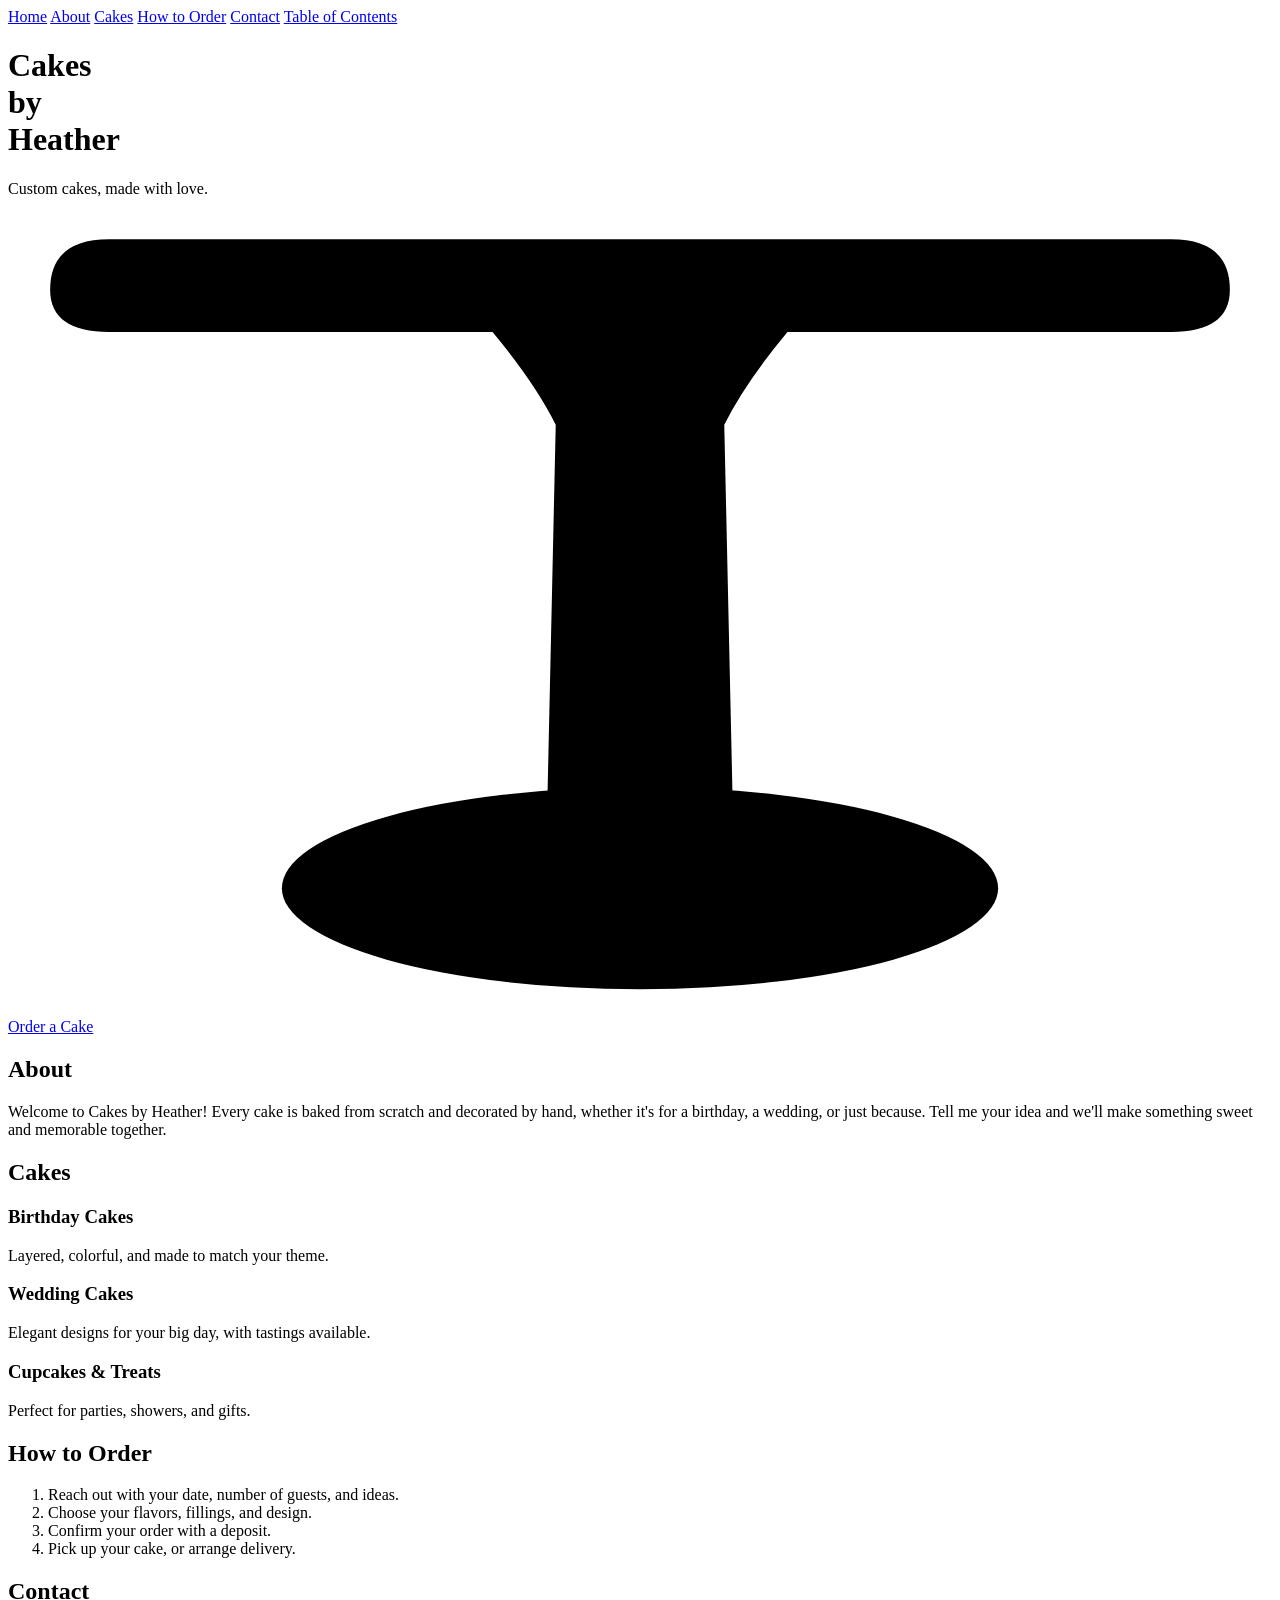
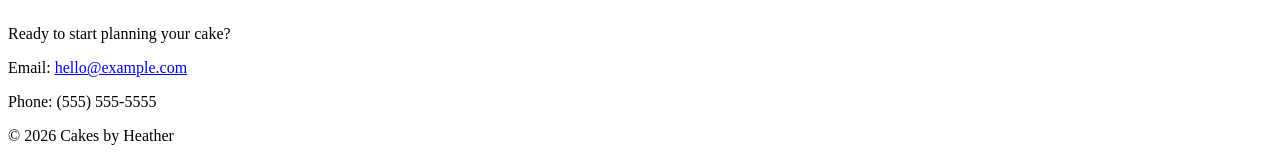
==== index.html @ 7a1541b0 "Create index.html for Cakes by Heather website This HTML file serves as the main structure for the C" ====
<!DOCTYPE html>
<html lang="en">
<head>
  <meta charset="UTF-8">
  <meta name="viewport" content="width=device-width, initial-scale=1.0">
  <title>Cakes by Heather</title>
  <meta name="description" content="Custom cakes made with love. Cakes by Heather.">
  <link rel="preconnect" href="https://fonts.googleapis.com">
  <link rel="preconnect" href="https://fonts.gstatic.com" crossorigin>
  <link href="https://fonts.googleapis.com/css2?family=Zilla+Slab:wght@400;500&display=swap" rel="stylesheet">
  <link rel="stylesheet" href="styles.css">
</head>
<body>

  <nav class="site-nav">
    <a href="#home">Home</a>
    <a href="#about">About</a>
    <a href="#cakes">Cakes</a>
    <a href="#order">How to Order</a>
    <a href="#contact">Contact</a>
    <a href="toc.html">Table of Contents</a>
  </nav>

  <header class="hero" id="home">
    <h1>Cakes<br>by<br>Heather</h1>
    <p class="tagline">Custom cakes, made with love.</p>

    <!-- Simple cake stand, drawn to match the business card -->
    <svg class="cake-stand" viewBox="0 0 300 190" role="img" aria-label="Pink cake stand">
      <path d="M10 18 Q10 6 24 6 H276 Q290 6 290 18 Q290 28 276 28 H24 Q10 28 10 18 Z"/>
      <path d="M115 28 H185 Q175 40 170 50 L172 140 H128 L130 50 Q125 40 115 28 Z"/>
      <ellipse cx="150" cy="160" rx="85" ry="24"/>
    </svg>

    <a class="button" href="#order">Order a Cake</a>
  </header>

  <section id="about">
    <h2>About</h2>
    <p>Welcome to Cakes by Heather! Every cake is baked from scratch and decorated by hand, whether it's for a birthday, a wedding, or just because. Tell me your idea and we'll make something sweet and memorable together.</p>
  </section>

  <section class="band" id="cakes">
    <div class="inner">
      <h2>Cakes</h2>
      <div class="cards">
        <div class="card">
          <h3>Birthday Cakes</h3>
          <p>Layered, colorful, and made to match your theme.</p>
        </div>
        <div class="card">
          <h3>Wedding Cakes</h3>
          <p>Elegant designs for your big day, with tastings available.</p>
        </div>
        <div class="card">
          <h3>Cupcakes &amp; Treats</h3>
          <p>Perfect for parties, showers, and gifts.</p>
        </div>
      </div>
    </div>
  </section>

  <section id="order">
    <h2>How to Order</h2>
    <ol class="steps">
      <li>Reach out with your date, number of guests, and ideas.</li>
      <li>Choose your flavors, fillings, and design.</li>
      <li>Confirm your order with a deposit.</li>
      <li>Pick up your cake, or arrange delivery.</li>
    </ol>
  </section>

  <section class="band" id="contact">
    <div class="inner contact">
      <h2>Contact</h2>
      <p>Ready to start planning your cake?</p>
      <!-- Replace these placeholders with the contact details you want public -->
      <p>Email: <a href="mailto:hello@example.com">hello@example.com</a></p>
      <p>Phone: (555) 555-5555</p>
    </div>
  </section>

  <footer>
    &copy; 2026 Cakes by Heather
  </footer>

</body>
</html>
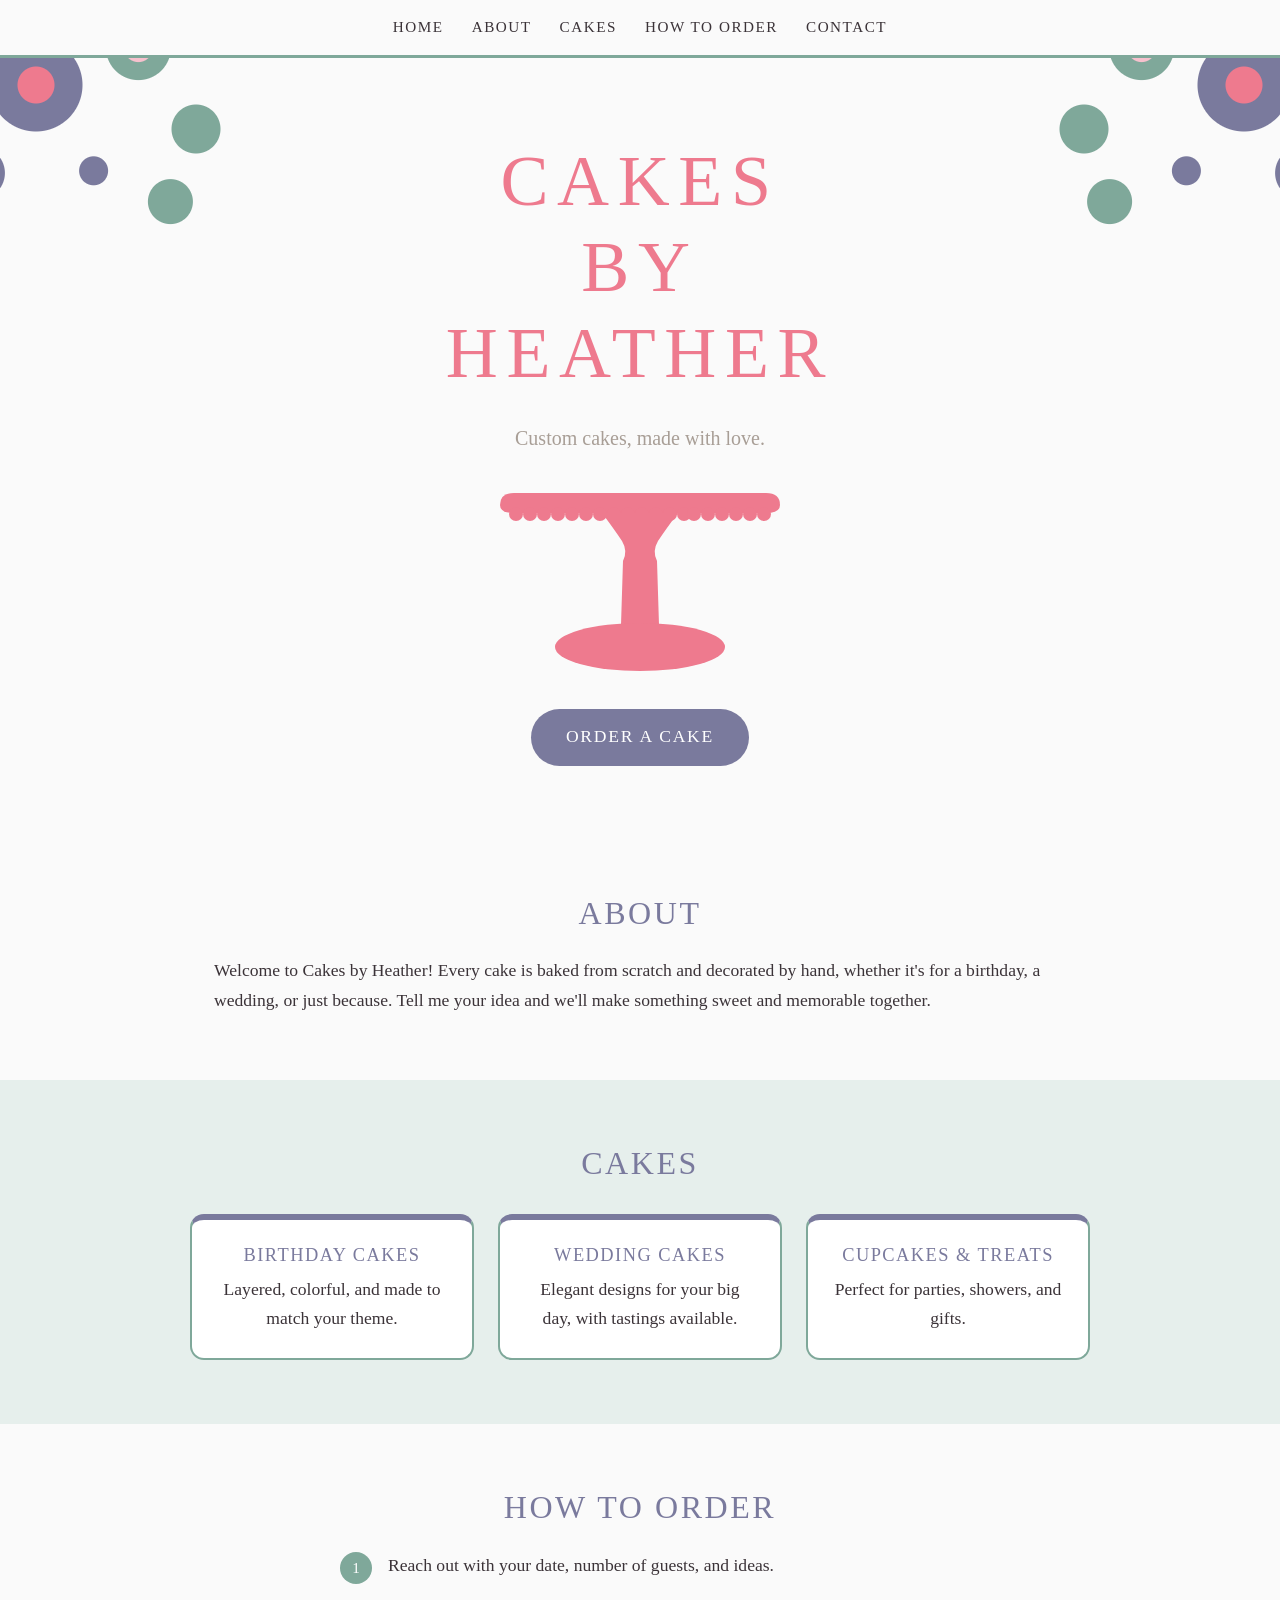
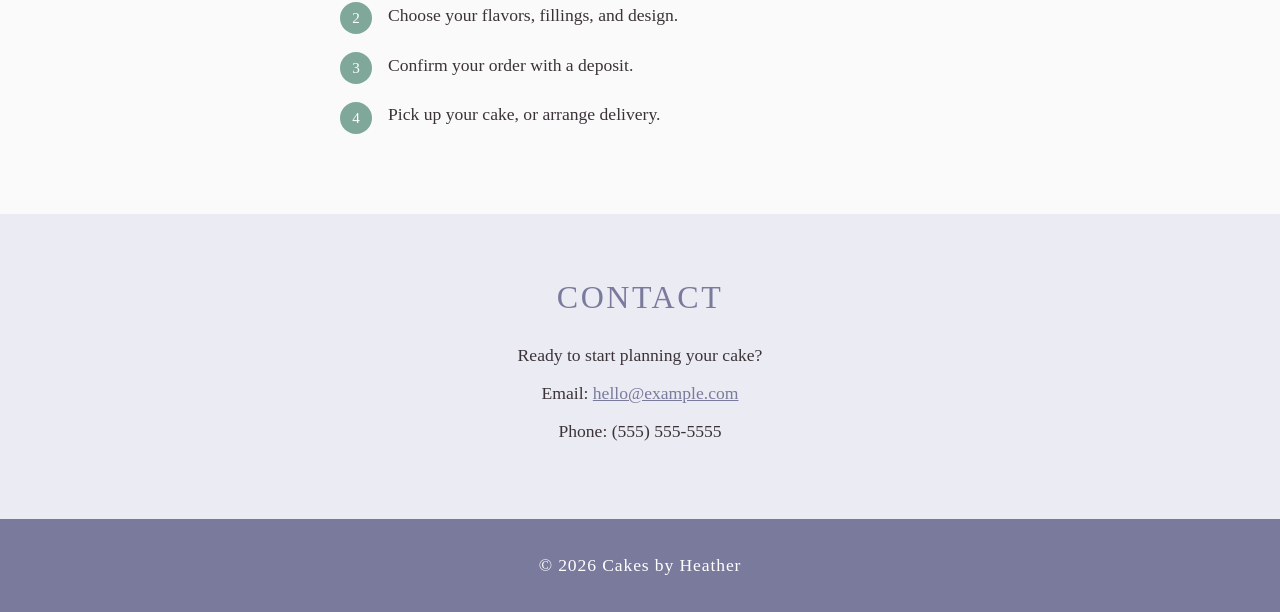
==== commit e2b8406b: "Refactor SVG for cake stand in index.html Updated SVG elements for the cake stand design." ====
--- a/index.html
+++ b/index.html
@@ -18,7 +18,6 @@
     <a href="#cakes">Cakes</a>
     <a href="#order">How to Order</a>
     <a href="#contact">Contact</a>
-    <a href="toc.html">Table of Contents</a>
   </nav>
 
   <header class="hero" id="home">
@@ -27,8 +26,19 @@
 
     <!-- Simple cake stand, drawn to match the business card -->
     <svg class="cake-stand" viewBox="0 0 300 190" role="img" aria-label="Pink cake stand">
-      <path d="M10 18 Q10 6 24 6 H276 Q290 6 290 18 Q290 28 276 28 H24 Q10 28 10 18 Z"/>
-      <path d="M115 28 H185 Q175 40 170 50 L172 140 H128 L130 50 Q125 40 115 28 Z"/>
+      <!-- plate with scalloped edge -->
+      <path d="M10 18 Q10 6 24 6 H276 Q290 6 290 18 Q290 26 276 26 H24 Q10 26 10 18 Z"/>
+      <g>
+        <circle cx="26" cy="27" r="7"/><circle cx="40" cy="27" r="7"/><circle cx="54" cy="27" r="7"/>
+        <circle cx="68" cy="27" r="7"/><circle cx="82" cy="27" r="7"/><circle cx="96" cy="27" r="7"/>
+        <circle cx="110" cy="27" r="7"/><circle cx="124" cy="27" r="7"/><circle cx="138" cy="27" r="7"/>
+        <circle cx="152" cy="27" r="7"/><circle cx="166" cy="27" r="7"/><circle cx="180" cy="27" r="7"/>
+        <circle cx="194" cy="27" r="7"/><circle cx="204" cy="27" r="7"/><circle cx="218" cy="27" r="7"/><circle cx="232" cy="27" r="7"/>
+        <circle cx="246" cy="27" r="7"/><circle cx="260" cy="27" r="7"/><circle cx="274" cy="27" r="7"/>
+      </g>
+      <!-- stem with a gentle bulge -->
+      <path d="M112 26 H188 Q176 42 168 54 Q162 64 167 74 L169 138 Q150 146 131 138 L133 74 Q138 64 132 54 Q124 42 112 26 Z"/>
+      <!-- base -->
       <ellipse cx="150" cy="160" rx="85" ry="24"/>
     </svg>
 
--- a/styles.css
+++ b/styles.css
@@ -0,0 +1,230 @@
+/* Cakes by Heather - shared styles
+   Palette pulled from the business card */
+:root {
+  --coral: #ee7a8e;
+  --coral-dark: #e0607a;
+  --blush: #f6c1cd;
+  --blush-light: #fdeef1;
+  --sage: #7fa89a;
+  --slate: #7a7a9d;
+  --taupe: #a89e96;
+  --ink: #3b3338;
+  --sage-light: #e6efec;
+  --slate-light: #ebebf3;
+  --paper: #fafafa;
+}
+
+* { box-sizing: border-box; margin: 0; padding: 0; }
+
+html { scroll-behavior: smooth; }
+
+body {
+  font-family: "Zilla Slab", Georgia, serif;
+  background: var(--paper);
+  color: var(--ink);
+  line-height: 1.7;
+  font-size: 1.1rem;
+}
+
+h1, h2, h3 {
+  font-weight: 500;
+  text-transform: uppercase;
+  letter-spacing: 0.08em;
+  color: var(--coral);
+  line-height: 1.2;
+}
+
+h2 { color: var(--slate); }
+
+a { color: var(--slate); }
+
+/* ---------- Navigation ---------- */
+.site-nav {
+  position: sticky;
+  top: 0;
+  z-index: 10;
+  background: rgba(250, 250, 250, 0.95);
+  border-bottom: 3px solid var(--sage);
+  display: flex;
+  flex-wrap: wrap;
+  justify-content: center;
+  gap: 0.5rem 1.75rem;
+  padding: 0.9rem 1rem;
+}
+
+.site-nav a {
+  text-decoration: none;
+  text-transform: uppercase;
+  letter-spacing: 0.1em;
+  font-size: 0.95rem;
+  color: var(--ink);
+}
+
+.site-nav a:hover { color: var(--slate); }
+
+/* ---------- Hero ---------- */
+.hero {
+  position: relative;
+  text-align: center;
+  padding: 5rem 1.5rem 4rem;
+  overflow: hidden;
+  background: var(--paper);
+}
+
+/* Flower-style decorations in the corners */
+.hero::before,
+.hero::after {
+  content: "";
+  position: absolute;
+  width: 320px;
+  height: 220px;
+  pointer-events: none;
+  background:
+    radial-gradient(circle at 30% 35%, var(--coral) 0 18px, transparent 19px),
+    radial-gradient(circle at 30% 35%, var(--slate) 0 46px, transparent 47px),
+    radial-gradient(circle at 62% 18%, var(--blush) 0 14px, transparent 15px),
+    radial-gradient(circle at 62% 18%, var(--sage) 0 32px, transparent 33px),
+    radial-gradient(circle at 12% 75%, var(--slate) 0 26px, transparent 27px),
+    radial-gradient(circle at 80% 55%, var(--sage) 0 24px, transparent 25px),
+    radial-gradient(circle at 48% 74%, var(--slate) 0 14px, transparent 15px),
+    radial-gradient(circle at 72% 88%, var(--sage) 0 22px, transparent 23px);
+}
+
+.hero::before { top: -50px; left: -60px; }
+.hero::after  { top: -50px; right: -60px; transform: scaleX(-1); }
+
+.hero h1 {
+  position: relative;
+  font-size: clamp(2.6rem, 8vw, 4.5rem);
+  letter-spacing: 0.12em;
+  margin-bottom: 1.5rem;
+}
+
+.hero .tagline {
+  position: relative;
+  font-size: 1.25rem;
+  color: var(--taupe);
+  margin-bottom: 2rem;
+}
+
+.cake-stand {
+  display: block;
+  width: min(300px, 70%);
+  margin: 0 auto 2rem;
+  fill: var(--coral);
+}
+
+.button {
+  display: inline-block;
+  background: var(--slate);
+  color: #fff;
+  text-decoration: none;
+  text-transform: uppercase;
+  letter-spacing: 0.1em;
+  padding: 0.85rem 2.2rem;
+  border-radius: 999px;
+  transition: background 0.2s;
+}
+
+.button:hover { background: var(--sage); }
+
+/* ---------- Sections ---------- */
+section {
+  max-width: 900px;
+  margin: 0 auto;
+  padding: 4rem 1.5rem;
+}
+
+section h2 {
+  font-size: 2rem;
+  text-align: center;
+  margin-bottom: 1.5rem;
+}
+
+.band { background: var(--sage-light); max-width: none; }
+.band + section + .band { background: var(--slate-light); }
+.band > .inner { max-width: 900px; margin: 0 auto; }
+
+.cards {
+  display: grid;
+  grid-template-columns: repeat(auto-fit, minmax(240px, 1fr));
+  gap: 1.5rem;
+  margin-top: 2rem;
+}
+
+.card {
+  background: #fff;
+  border: 2px solid var(--sage);
+  border-top: 6px solid var(--slate);
+  border-radius: 14px;
+  padding: 1.5rem;
+  text-align: center;
+}
+
+.card h3 { font-size: 1.15rem; margin-bottom: 0.5rem; color: var(--slate); }
+
+.steps { list-style: none; counter-reset: step; max-width: 600px; margin: 0 auto; }
+
+.steps li {
+  counter-increment: step;
+  position: relative;
+  padding-left: 3rem;
+  margin-bottom: 1.25rem;
+}
+
+.steps li::before {
+  content: counter(step);
+  position: absolute;
+  left: 0;
+  top: 0.1rem;
+  width: 2rem;
+  height: 2rem;
+  border-radius: 50%;
+  background: var(--sage);
+  color: #fff;
+  text-align: center;
+  line-height: 2rem;
+  font-size: 0.95rem;
+}
+
+.contact { text-align: center; }
+.contact p { margin-bottom: 0.5rem; }
+
+/* ---------- Footer ---------- */
+footer {
+  background: var(--slate);
+  color: #fff;
+  text-align: center;
+  padding: 2rem 1rem;
+  letter-spacing: 0.05em;
+}
+
+/* ---------- Table of contents page ---------- */
+.toc-page { max-width: 600px; margin: 0 auto; padding: 4rem 1.5rem; }
+.toc-page h1 { text-align: center; margin-bottom: 2rem; font-size: 2.2rem; }
+
+.toc-list { list-style: none; }
+
+.toc-list li { border-bottom: 2px dotted var(--sage); }
+
+.toc-list a {
+  display: block;
+  padding: 1rem 0.5rem;
+  text-decoration: none;
+  color: var(--ink);
+  text-transform: uppercase;
+  letter-spacing: 0.08em;
+}
+
+.toc-list a:hover { color: var(--slate); background: var(--sage-light); }
+
+.toc-list small {
+  display: block;
+  text-transform: none;
+  letter-spacing: 0;
+  color: var(--taupe);
+}
+
+@media (max-width: 600px) {
+  .hero::before, .hero::after { width: 200px; height: 140px; }
+}
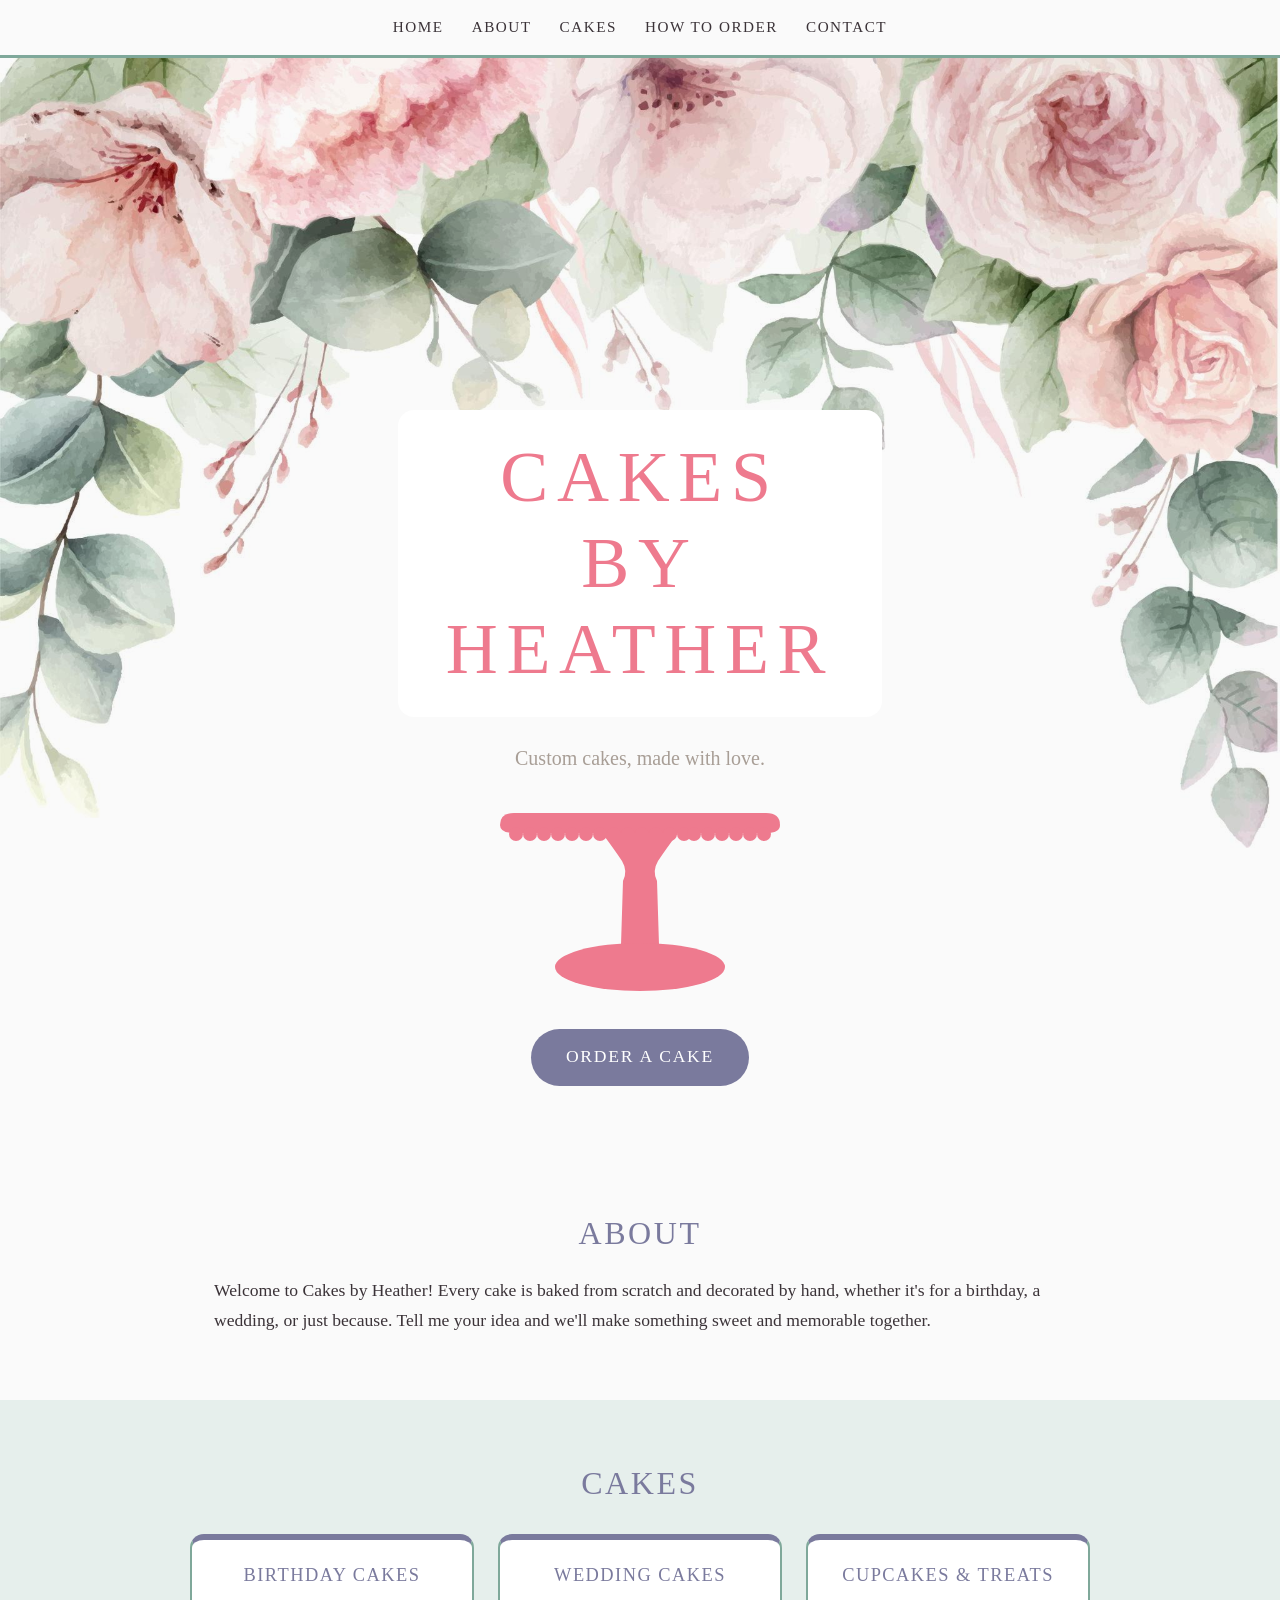
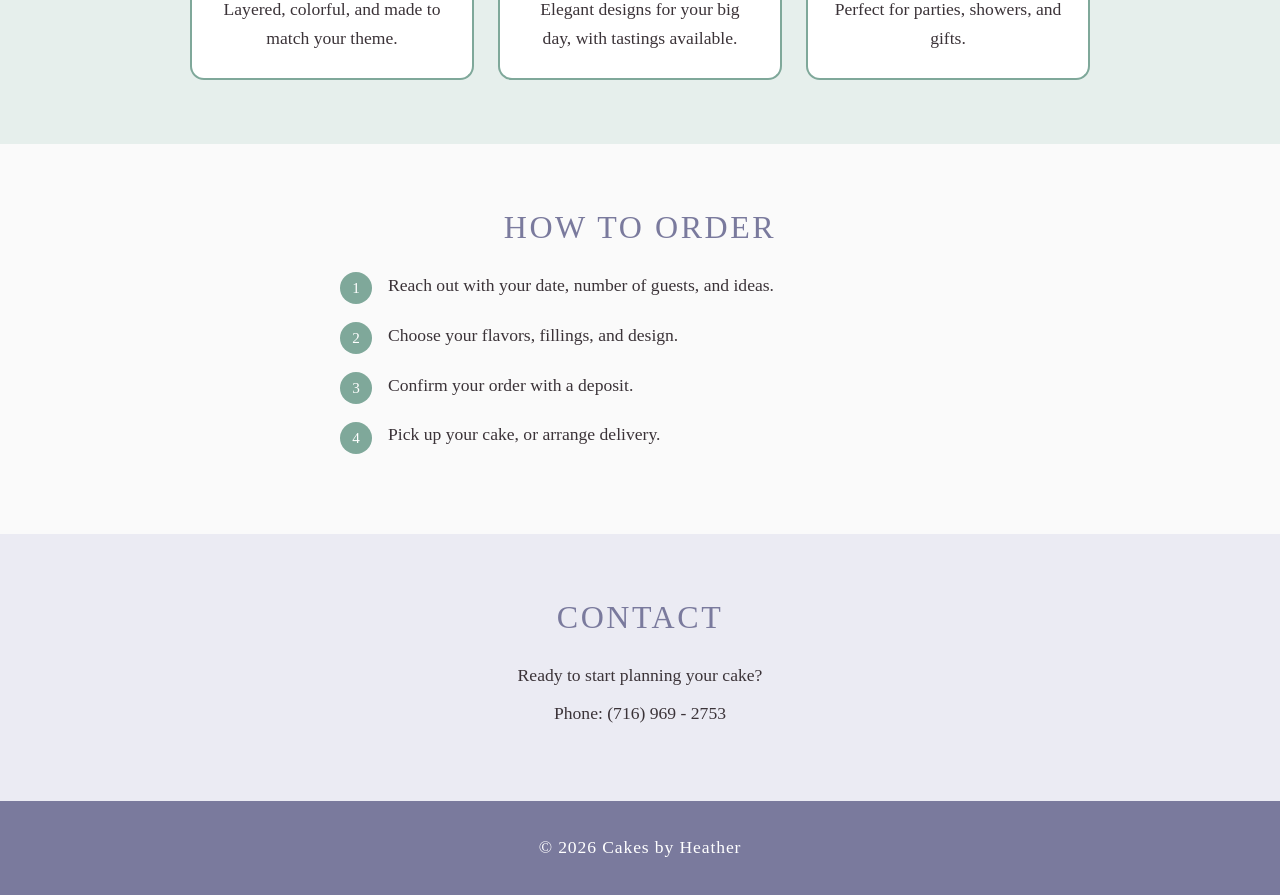
==== commit 2963ce4f: "Change contact phone number Updated the phone contact number in the contact section." ====
--- a/index.html
+++ b/index.html
@@ -84,9 +84,7 @@
     <div class="inner contact">
       <h2>Contact</h2>
       <p>Ready to start planning your cake?</p>
-      <!-- Replace these placeholders with the contact details you want public -->
-      <p>Email: <a href="mailto:hello@example.com">hello@example.com</a></p>
-      <p>Phone: (555) 555-5555</p>
+      <p>Phone: (716) 969 - 2753</p>
     </div>
   </section>
 
--- a/styles.css
+++ b/styles.css
@@ -66,35 +66,24 @@
 .hero {
   position: relative;
   text-align: center;
-  padding: 5rem 1.5rem 4rem;
+  /* extra top space so the text sits inside the flower arch */
+  padding: clamp(14rem, 31vw, 22rem) 1.5rem 4rem;
   overflow: hidden;
-  background: var(--paper);
-}
-
-/* Flower-style decorations in the corners */
-.hero::before,
-.hero::after {
-  content: "";
-  position: absolute;
-  width: 320px;
-  height: 220px;
-  pointer-events: none;
-  background:
-    radial-gradient(circle at 30% 35%, var(--coral) 0 18px, transparent 19px),
-    radial-gradient(circle at 30% 35%, var(--slate) 0 46px, transparent 47px),
-    radial-gradient(circle at 62% 18%, var(--blush) 0 14px, transparent 15px),
-    radial-gradient(circle at 62% 18%, var(--sage) 0 32px, transparent 33px),
-    radial-gradient(circle at 12% 75%, var(--slate) 0 26px, transparent 27px),
-    radial-gradient(circle at 80% 55%, var(--sage) 0 24px, transparent 25px),
-    radial-gradient(circle at 48% 74%, var(--slate) 0 14px, transparent 15px),
-    radial-gradient(circle at 72% 88%, var(--sage) 0 22px, transparent 23px);
-}
-
-.hero::before { top: -50px; left: -60px; }
-.hero::after  { top: -50px; right: -60px; transform: scaleX(-1); }
+  background-color: var(--paper);
+  background-image: url("images/cakesbyheather.jpg");
+  background-repeat: no-repeat;
+  background-position: top center;
+  background-size: max(100%, 780px) auto;
+  /* multiply makes the photo's white background blend into the page color */
+  background-blend-mode: multiply;
+}
 
 .hero h1 {
   position: relative;
+  display: inline-block;
+  background: #ffffff;           /* solid white box behind the name */
+  padding: 1.5rem 3rem;
+  border-radius: 16px;
   font-size: clamp(2.6rem, 8vw, 4.5rem);
   letter-spacing: 0.12em;
   margin-bottom: 1.5rem;
@@ -224,7 +213,3 @@
   letter-spacing: 0;
   color: var(--taupe);
 }
-
-@media (max-width: 600px) {
-  .hero::before, .hero::after { width: 200px; height: 140px; }
-}
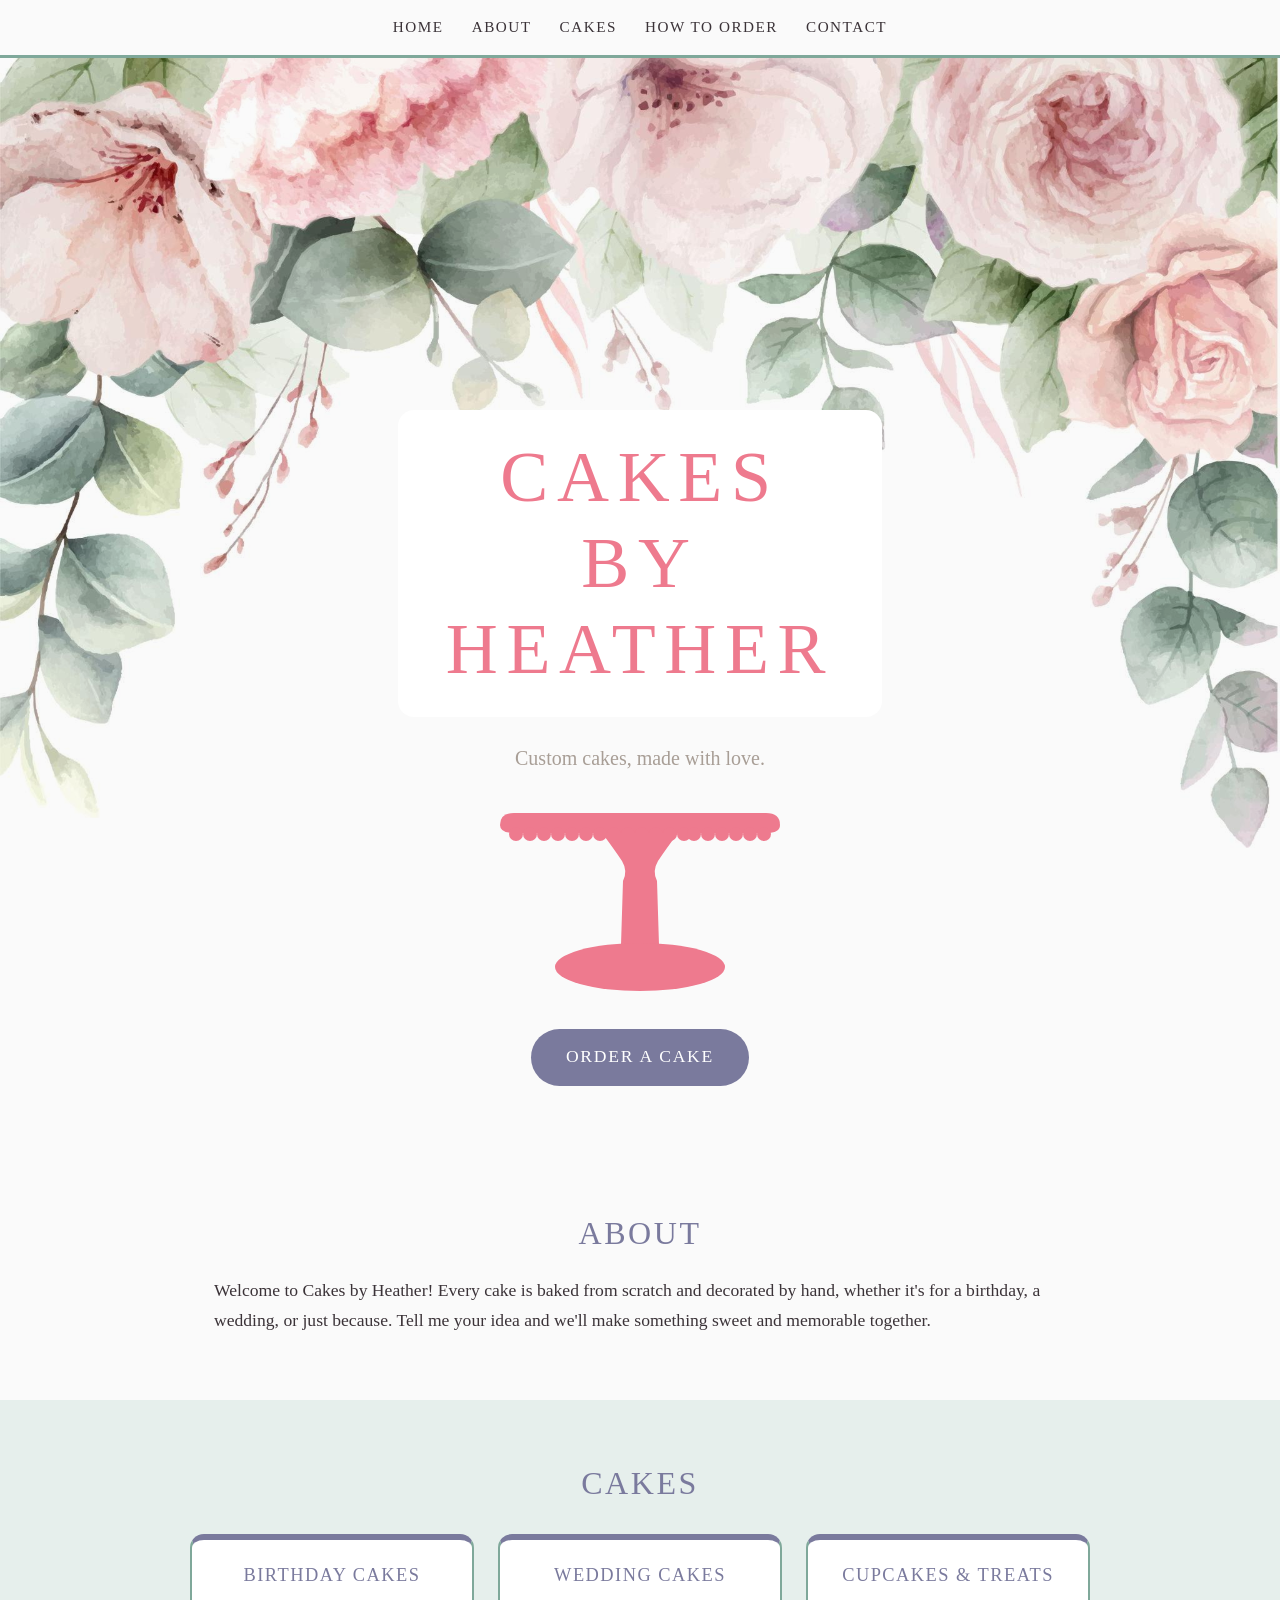
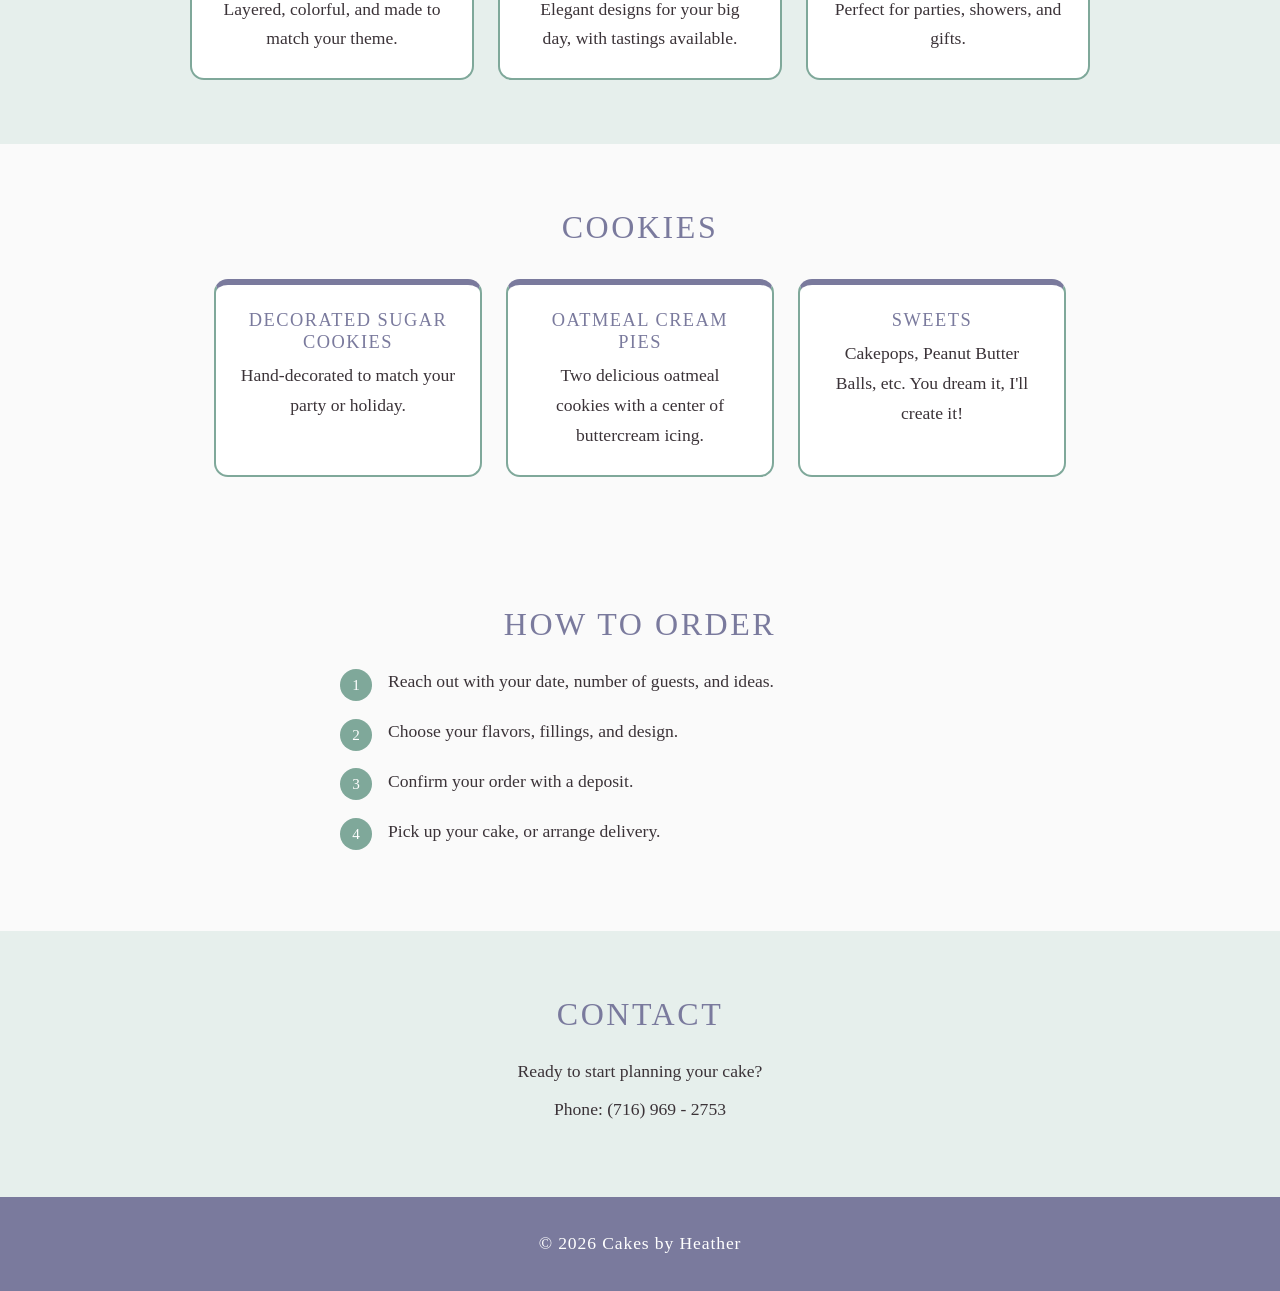
==== commit 2c0db45a: "Update index.html" ====
--- a/index.html
+++ b/index.html
@@ -69,6 +69,24 @@
       </div>
     </div>
   </section>
+  
+ <section id="cookies">
+    <h2>Cookies</h2>
+    <div class="cards">
+      <div class="card">
+        <h3>Decorated Sugar Cookies</h3>
+        <p>Hand-decorated to match your party or holiday.</p>
+      </div>
+      <div class="card">
+        <h3>Oatmeal Cream Pies</h3>
+        <p>Two delicious oatmeal cookies with a center of buttercream icing.</p>
+      </div>
+      <div class="card">
+        <h3>Sweets</h3>
+        <p>Cakepops, Peanut Butter Balls, etc. You dream it, I'll create it!</p>
+      </div>
+    </div>
+  </section>
 
   <section id="order">
     <h2>How to Order</h2>
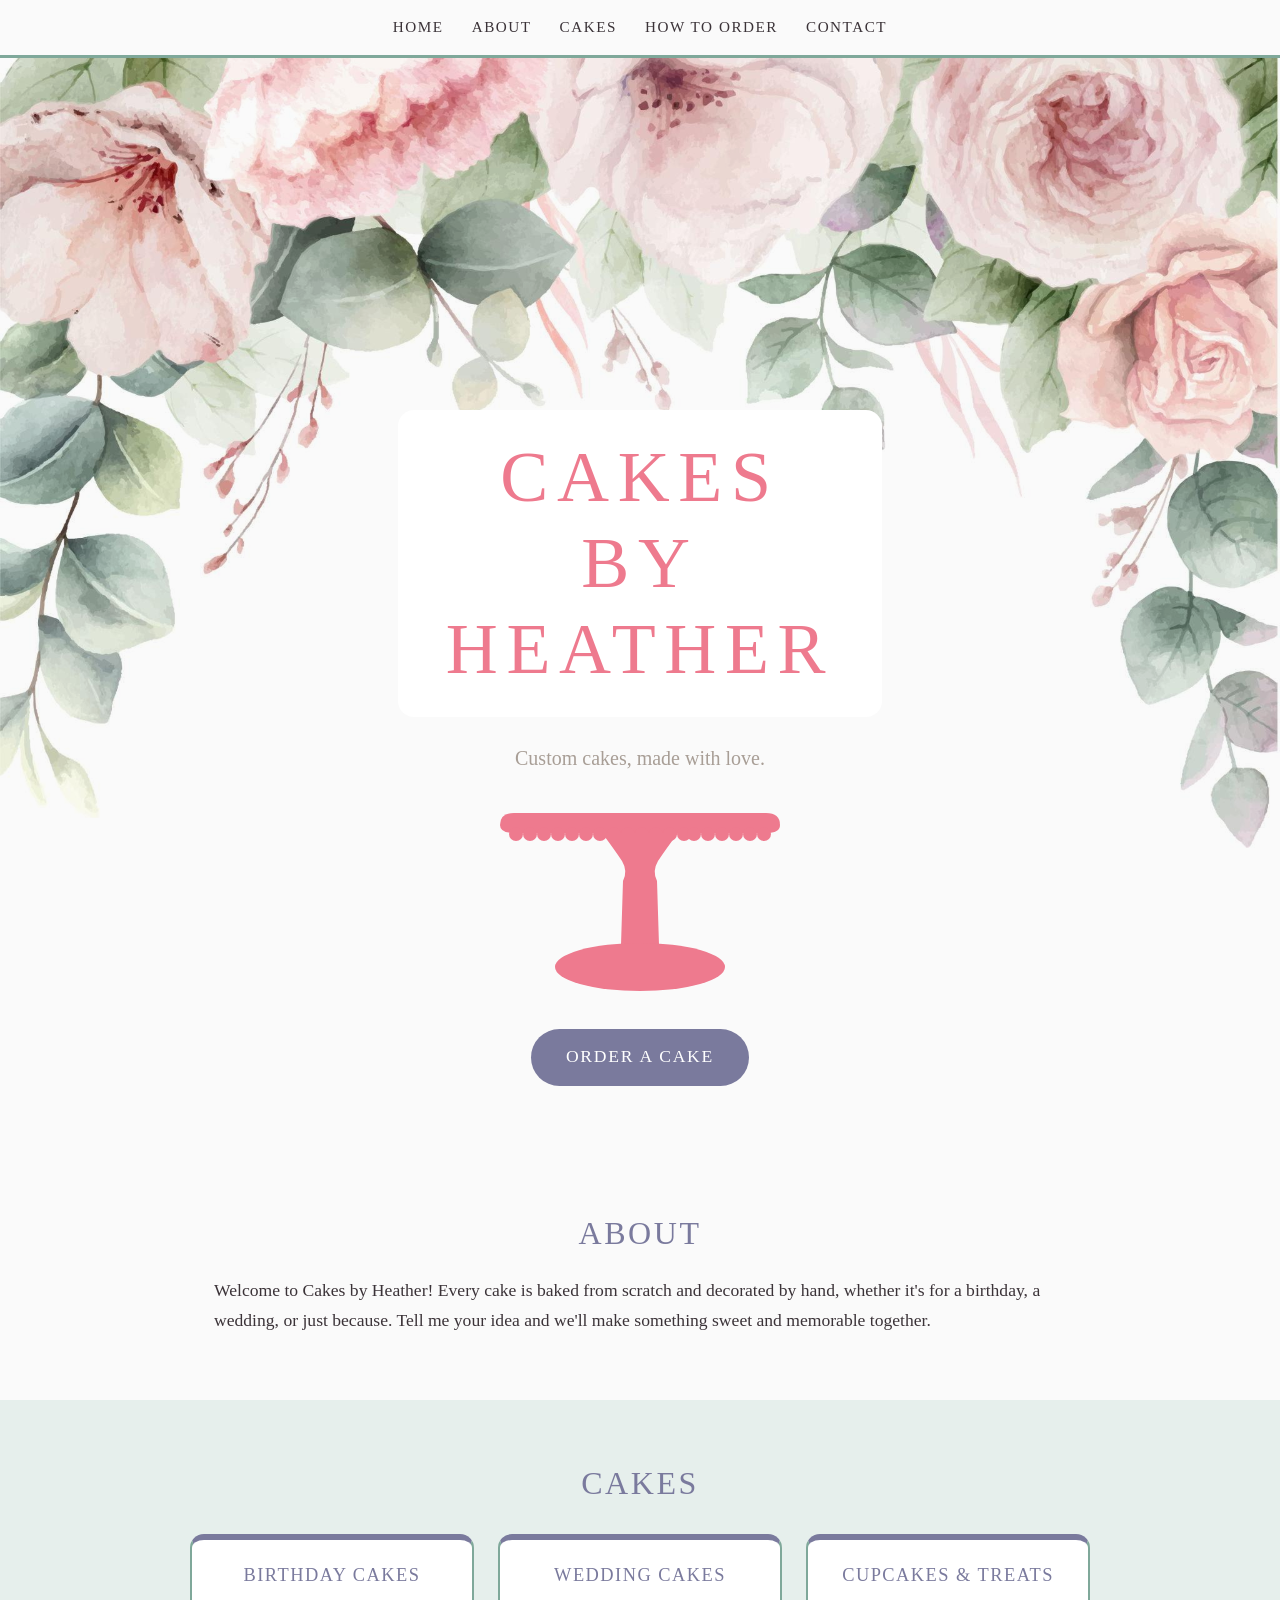
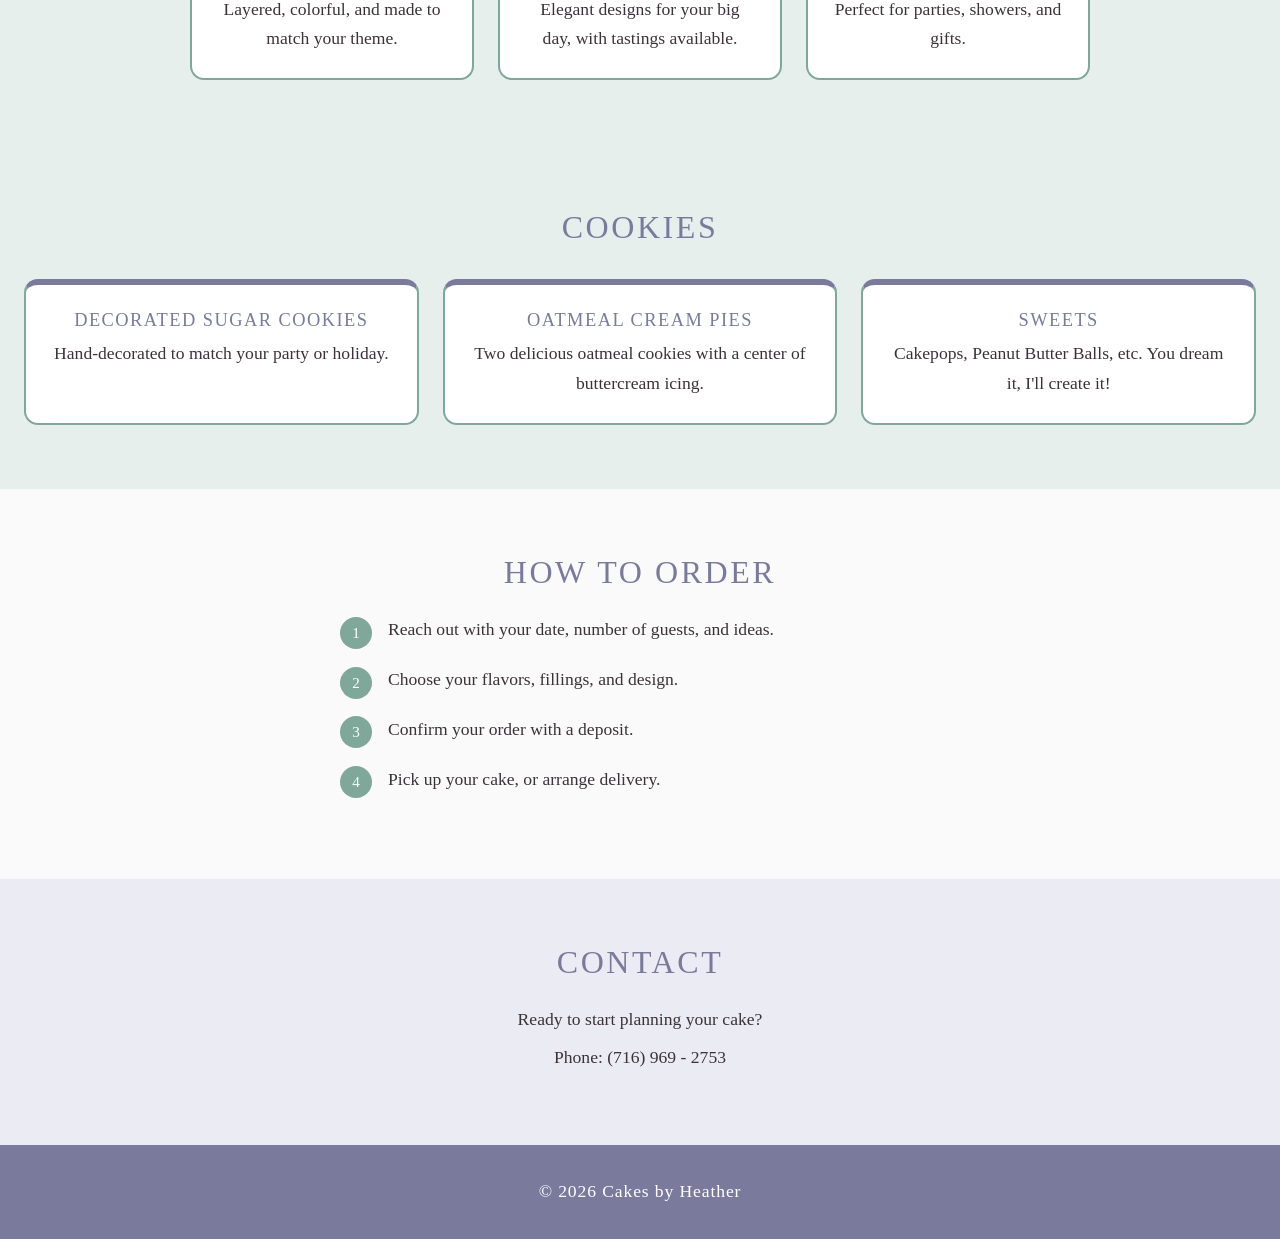
==== commit 3f53b9a7: "Change section ID to class for cookies section" ====
--- a/index.html
+++ b/index.html
@@ -70,7 +70,7 @@
     </div>
   </section>
   
- <section id="cookies">
+<section class="band" id="cookies">
     <h2>Cookies</h2>
     <div class="cards">
       <div class="card">
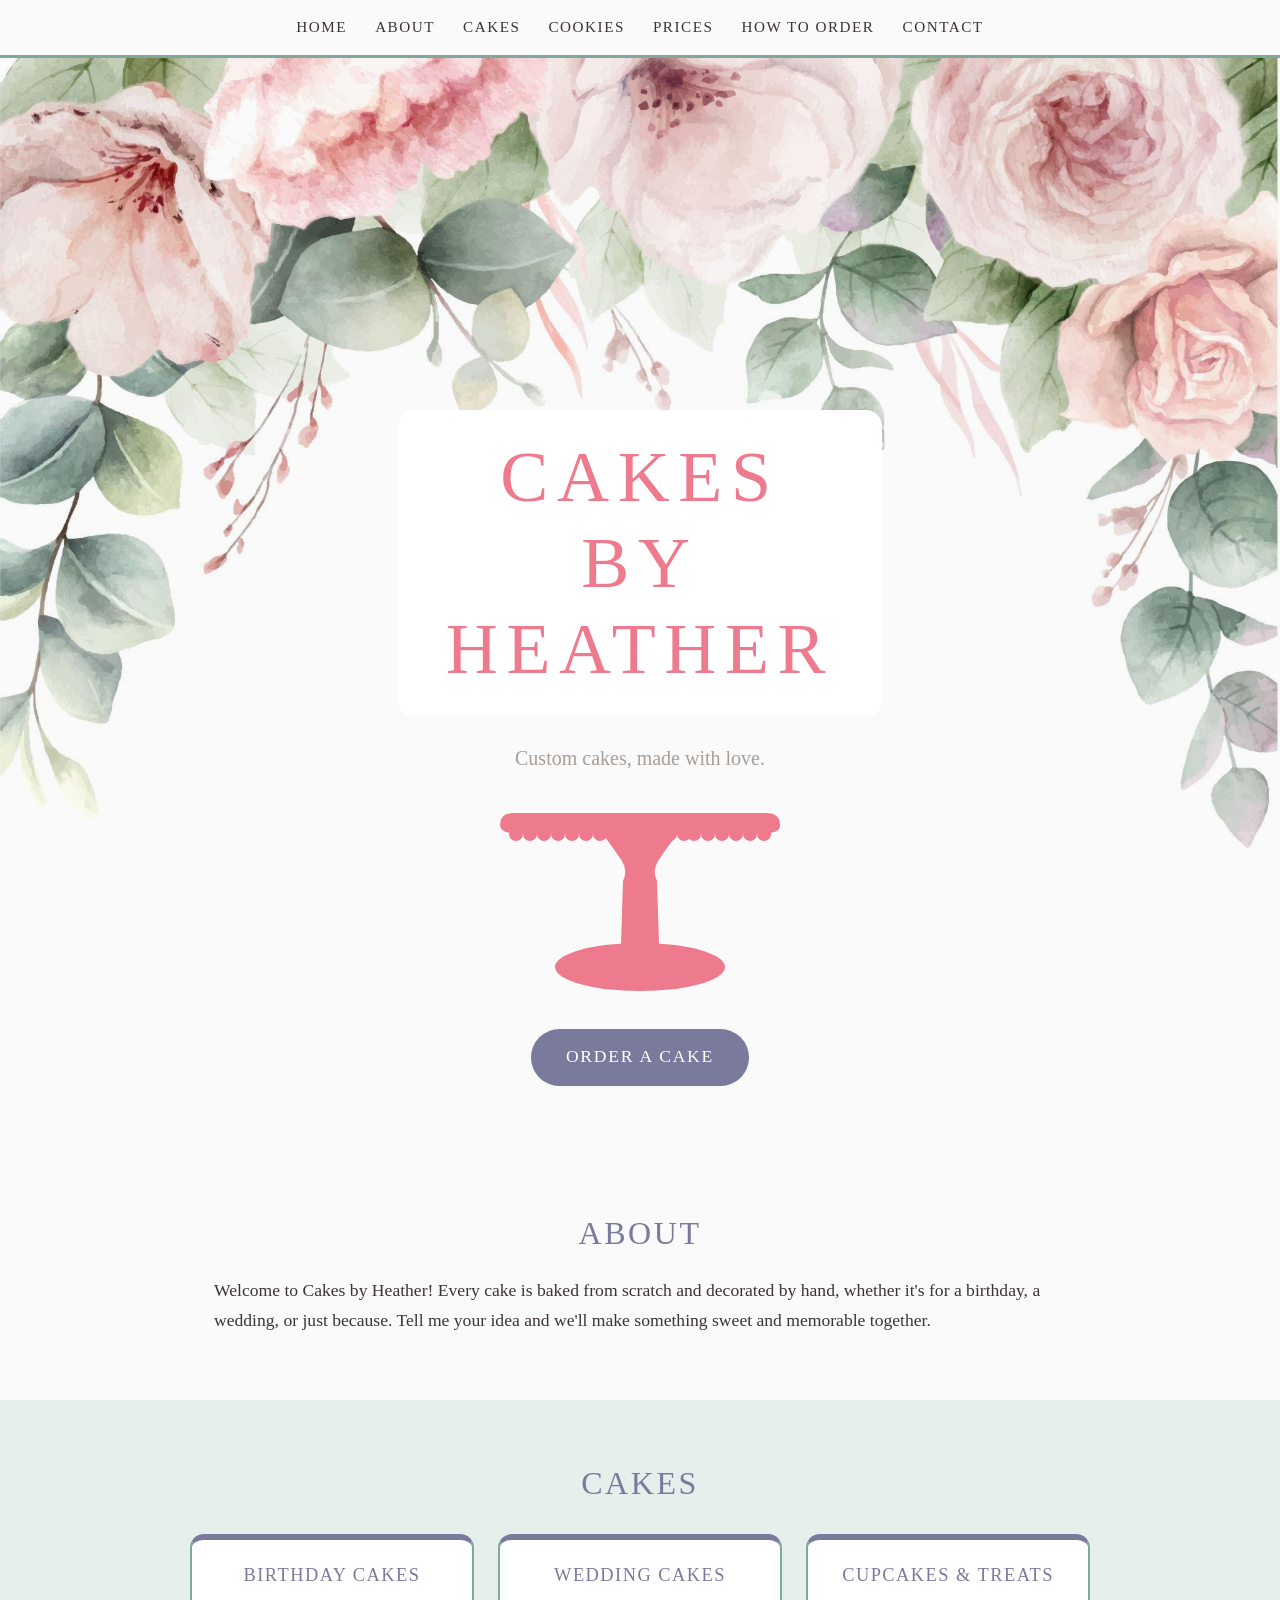
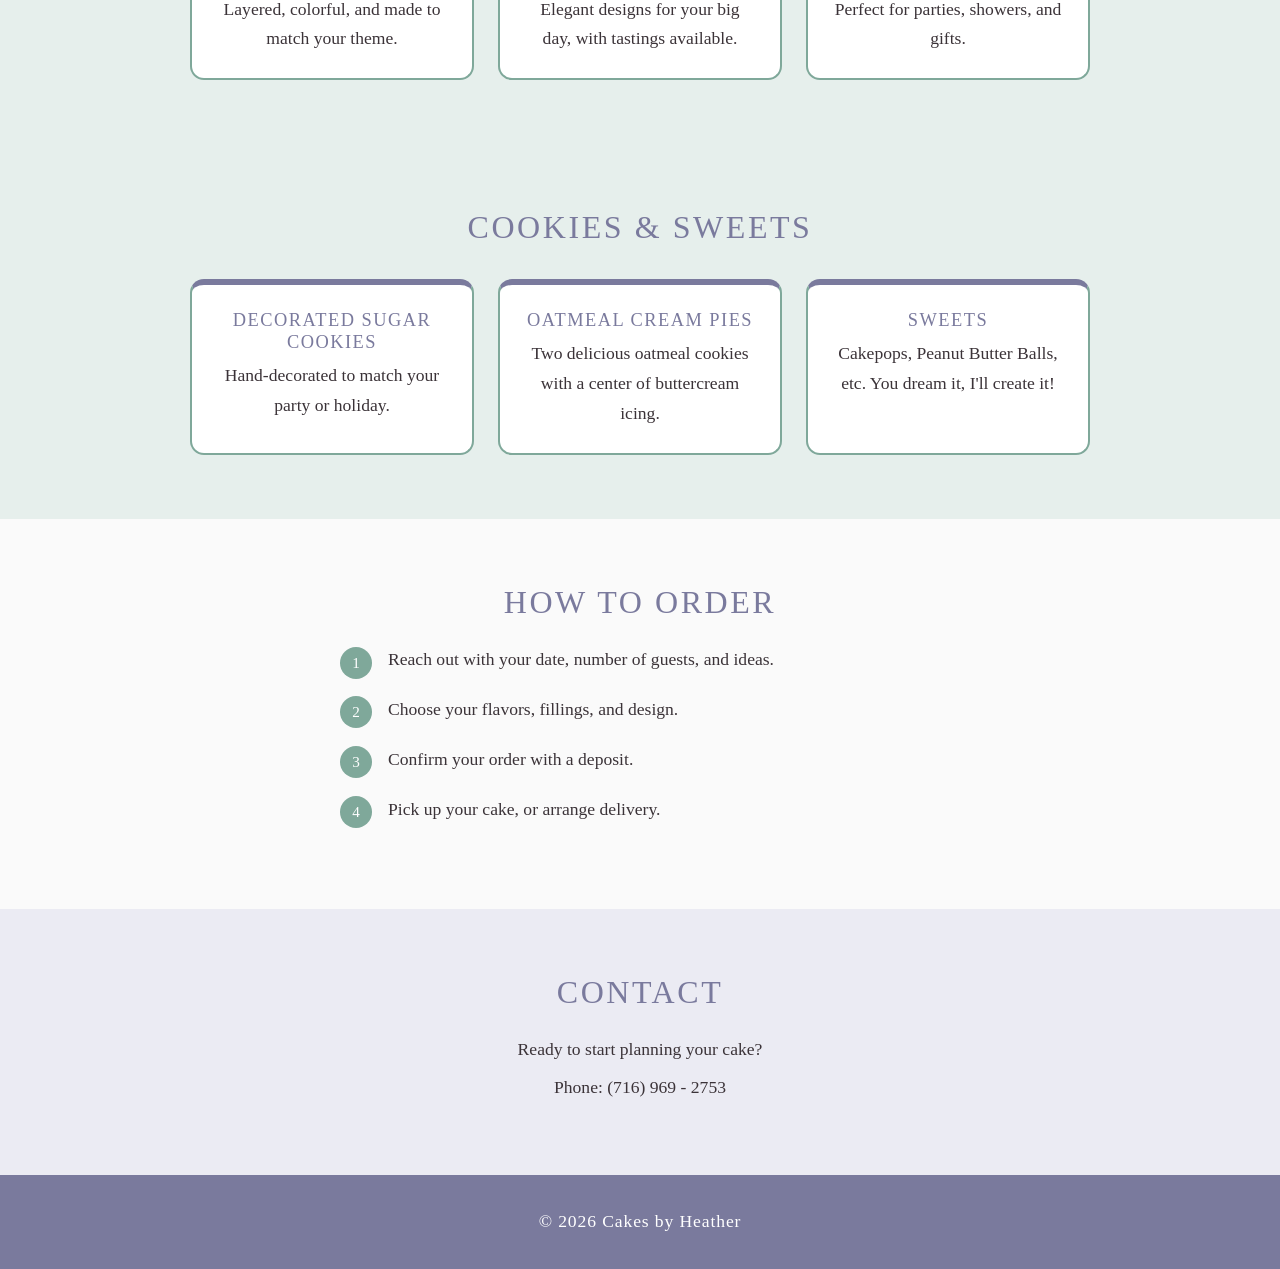
==== commit b8c9949e: "Add Cookies and Sweets section to index.html" ====
--- a/index.html
+++ b/index.html
@@ -16,6 +16,8 @@
     <a href="#home">Home</a>
     <a href="#about">About</a>
     <a href="#cakes">Cakes</a>
+    <a href="#cookies">Cookies</a>
+    <a href="prices.html">Prices</a>
     <a href="#order">How to Order</a>
     <a href="#contact">Contact</a>
   </nav>
@@ -70,20 +72,22 @@
     </div>
   </section>
   
-<section class="band" id="cookies">
-    <h2>Cookies</h2>
-    <div class="cards">
-      <div class="card">
-        <h3>Decorated Sugar Cookies</h3>
-        <p>Hand-decorated to match your party or holiday.</p>
-      </div>
-      <div class="card">
-        <h3>Oatmeal Cream Pies</h3>
-        <p>Two delicious oatmeal cookies with a center of buttercream icing.</p>
-      </div>
-      <div class="card">
-        <h3>Sweets</h3>
-        <p>Cakepops, Peanut Butter Balls, etc. You dream it, I'll create it!</p>
+  <section class="band" id="cookies">
+    <div class="inner">
+      <h2>Cookies &amp; Sweets</h2>
+      <div class="cards">
+        <div class="card">
+          <h3>Decorated Sugar Cookies</h3>
+          <p>Hand-decorated to match your party or holiday.</p>
+        </div>
+        <div class="card">
+          <h3>Oatmeal Cream Pies</h3>
+          <p>Two delicious oatmeal cookies with a center of buttercream icing.</p>
+        </div>
+        <div class="card">
+          <h3>Sweets</h3>
+          <p>Cakepops, Peanut Butter Balls, etc. You dream it, I'll create it!</p>
+        </div>
       </div>
     </div>
   </section>
